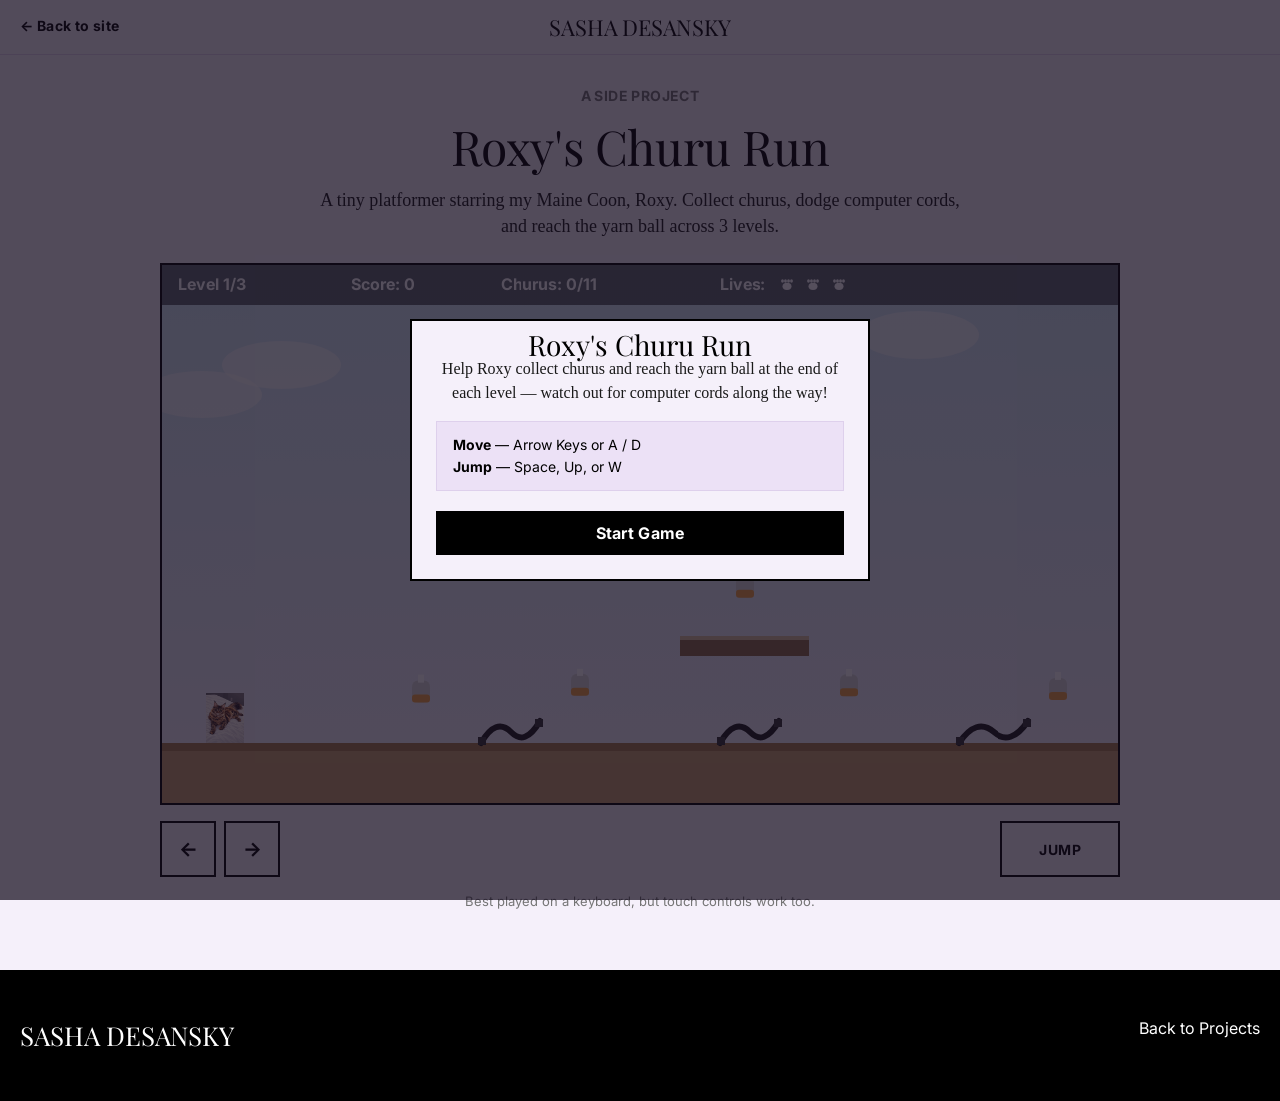
==== game/roxy-game.html @ b989979c "Add Roxy's Churu Run: a 3-level platformer game A Mario-style side-scrolling platformer starring Rox" ====
<!DOCTYPE html>
<html lang="en">
<head>
<meta charset="UTF-8">
<meta name="viewport" content="width=device-width, initial-scale=1.0, maximum-scale=1.0, user-scalable=no">
<title>Roxy's Churu Run</title>
<meta name="description" content="A little Mario-style platformer starring Roxy the Maine Coon — collect churus, dodge computer cords, across 3 levels.">

<link rel="icon" href="../images/favicon.svg" type="image/svg+xml">

<link rel="preconnect" href="https://fonts.googleapis.com">
<link rel="preconnect" href="https://fonts.gstatic.com" crossorigin>
<link href="https://fonts.googleapis.com/css2?family=Playfair+Display:wght@400;700&family=Inter:wght@400;700&display=swap" rel="stylesheet">

<link rel="stylesheet" href="../css/style.css">
<link rel="stylesheet" href="roxy-game.css">
</head>
<body>

<header class="masthead-band">
  <div class="masthead-inner">
    <a href="../index.html#projects" class="nav-link">&larr; Back to site</a>
    <a href="../index.html" class="wordmark">SASHA DESANSKY</a>
    <span></span>
  </div>
</header>

<main class="game-page">
  <div class="game-page-inner">
    <p class="hero-eyebrow">A Side Project</p>
    <h1 class="game-title">Roxy's Churu Run</h1>
    <p class="game-subtitle">A tiny platformer starring my Maine Coon, Roxy. Collect churus, dodge computer cords, and reach the yarn ball across 3 levels.</p>

    <div class="game-frame">
      <canvas id="game-canvas" width="960" height="540" aria-label="Roxy's Churu Run game canvas"></canvas>

      <div id="overlay" class="game-overlay">
        <div class="overlay-panel">
          <h2 id="overlay-title">Roxy's Churu Run</h2>
          <p id="overlay-text">
            Help Roxy collect churus and reach the yarn ball at the end of each level —
            watch out for computer cords along the way!
          </p>
          <div class="overlay-controls">
            <div><strong>Move</strong> — Arrow Keys or A / D</div>
            <div><strong>Jump</strong> — Space, Up, or W</div>
          </div>
          <button class="button-primary" id="overlay-button">Start Game</button>
        </div>
      </div>
    </div>

    <div class="touch-controls" id="touch-controls">
      <div class="touch-side">
        <button class="touch-btn" id="btn-left" aria-label="Move left">&larr;</button>
        <button class="touch-btn" id="btn-right" aria-label="Move right">&rarr;</button>
      </div>
      <button class="touch-btn touch-btn-jump" id="btn-jump" aria-label="Jump">JUMP</button>
    </div>

    <p class="game-footnote">Best played on a keyboard, but touch controls work too.</p>
  </div>
</main>

<footer class="footer">
  <div class="footer-inner">
    <div class="footer-wordmark">SASHA DESANSKY</div>
    <ul class="footer-links">
      <li><a href="../index.html#projects">Back to Projects</a></li>
    </ul>
  </div>
</footer>

<script src="roxy-game.js"></script>
</body>
</html>
---- css/style.css ----
/* =========================================================================
   sashadesansky.com — editorial design system
   Inspired by Wired's black/white magazine language: strict ink-on-canvas,
   tall display serif for headlines, humanist serif for reading body copy,
   clean sans for structure/metadata, square corners, hairline dividers.
   ========================================================================= */

:root {
  /* Colors */
  --color-primary: #000000;
  --color-on-primary: #ffffff;
  --color-ink: #000000;
  --color-ink-soft: #1a1a1a;
  --color-body: #757575;
  --color-hairline: #ded0ec;
  --color-canvas: #f5f0fa;
  --color-canvas-soft: #ece1f6;
  --color-link: #057dbc;

  /* Fonts (open-source stand-ins for the proprietary Wired faces) */
  --font-display: "Playfair Display", "Times New Roman", Georgia, serif;
  --font-serif: "Lora", Georgia, "Times New Roman", serif;
  --font-sans: "Inter", "Helvetica Neue", Helvetica, Arial, sans-serif;

  /* Spacing */
  --space-xxs: 2px;
  --space-xs: 4px;
  --space-sm: 8px;
  --space-md: 12px;
  --space-lg: 16px;
  --space-xl: 20px;
  --space-2xl: 24px;
  --space-3xl: 32px;
  --space-4xl: 48px;

  --radius-none: 0px;
  --radius-full: 9999px;

  --container-max: 1400px;
}

* {
  box-sizing: border-box;
}

html {
  -webkit-text-size-adjust: 100%;
}

body {
  margin: 0;
  background: var(--color-canvas);
  color: var(--color-ink);
  font-family: var(--font-sans);
  -webkit-font-smoothing: antialiased;
}

img {
  max-width: 100%;
  display: block;
}

a {
  color: inherit;
  text-decoration: none;
}

.container {
  max-width: var(--container-max);
  margin: 0 auto;
  padding: 0 var(--space-xl);
}

/* -------------------------------------------------------------------------
   Masthead band
   ------------------------------------------------------------------------- */

.masthead-band {
  background: var(--color-canvas);
  color: var(--color-ink);
  padding: var(--space-md) var(--space-xl);
  border-bottom: 1px solid var(--color-hairline);
  position: sticky;
  top: 0;
  z-index: 50;
}

.masthead-inner {
  max-width: var(--container-max);
  margin: 0 auto;
  display: flex;
  align-items: center;
  justify-content: space-between;
  gap: var(--space-lg);
}

.wordmark {
  font-family: var(--font-display);
  font-size: 22px;
  font-weight: 400;
  letter-spacing: -0.2px;
  white-space: nowrap;
}

.nav-links {
  display: flex;
  gap: var(--space-2xl);
  list-style: none;
  margin: 0;
  padding: 0;
}

.nav-link {
  color: var(--color-ink);
  font-family: var(--font-sans);
  font-size: 14px;
  font-weight: 700;
  letter-spacing: 0.4px;
  line-height: 18px;
  padding: var(--space-xs) 0;
  border-bottom: 2px solid transparent;
}

.nav-link:hover {
  border-bottom-color: var(--color-ink);
}

.nav-cta {
  display: none;
}

.hamburger {
  display: none;
  background: none;
  border: none;
  cursor: pointer;
  padding: var(--space-xs);
  flex-direction: column;
  gap: 5px;
}

.hamburger span {
  display: block;
  width: 22px;
  height: 2px;
  background: var(--color-ink);
}

/* -------------------------------------------------------------------------
   Hero band
   ------------------------------------------------------------------------- */

.hero-band {
  background: var(--color-canvas);
  color: var(--color-ink);
  padding: var(--space-4xl) var(--space-xl);
  border-bottom: 1px solid var(--color-hairline);
}

.hero-inner {
  max-width: var(--container-max);
  margin: 0 auto;
  display: flex;
  gap: var(--space-4xl);
  align-items: flex-end;
  justify-content: space-between;
  flex-wrap: wrap;
}

.hero-eyebrow {
  font-family: var(--font-sans);
  font-size: 14px;
  font-weight: 700;
  letter-spacing: 0.4px;
  line-height: 18px;
  color: var(--color-body);
  margin: 0 0 var(--space-lg);
  text-transform: uppercase;
}

.hero-headline {
  font-family: var(--font-display);
  font-size: 64px;
  font-weight: 400;
  line-height: 59.5px;
  letter-spacing: -0.5px;
  margin: 0 0 var(--space-xl);
  max-width: 900px;
}

.hero-subhead {
  font-family: var(--font-serif);
  font-size: 19px;
  font-weight: 400;
  line-height: 27.93px;
  letter-spacing: 0.108px;
  color: var(--color-ink-soft);
  max-width: 640px;
  margin: 0 0 var(--space-2xl);
}

.hero-actions {
  display: flex;
  gap: var(--space-lg);
  flex-wrap: wrap;
}

.hero-avatar-col {
  display: flex;
  flex-direction: column;
  align-items: flex-end;
  gap: var(--space-lg);
  flex-shrink: 0;
}

.avatar {
  width: 96px;
  height: 96px;
  border-radius: var(--radius-full);
  border: 2px solid var(--color-ink);
  display: flex;
  align-items: center;
  justify-content: center;
  font-family: var(--font-display);
  font-size: 32px;
  overflow: hidden;
  background: var(--color-canvas-soft);
  flex-shrink: 0;
}

.avatar img {
  width: 100%;
  height: 100%;
  object-fit: cover;
  object-position: center 15%;
}

/* -------------------------------------------------------------------------
   Buttons
   ------------------------------------------------------------------------- */

.button-primary,
.button-outline {
  display: inline-flex;
  align-items: center;
  justify-content: center;
  font-family: var(--font-sans);
  font-size: 16px;
  font-weight: 700;
  line-height: 20px;
  letter-spacing: 0.3px;
  border-radius: var(--radius-none);
  padding: var(--space-md) var(--space-xl);
  cursor: pointer;
  border: 1px solid var(--color-ink);
}

.button-primary {
  background: var(--color-primary);
  color: var(--color-on-primary);
}

.button-primary:hover {
  background: var(--color-ink-soft);
}

.button-outline {
  background: var(--color-canvas);
  color: var(--color-ink);
}

.button-outline:hover {
  background: var(--color-canvas-soft);
}

/* -------------------------------------------------------------------------
   Section shell
   ------------------------------------------------------------------------- */

section.page-section {
  padding: var(--space-4xl) var(--space-xl);
  border-bottom: 1px solid var(--color-hairline);
}

section.page-section:last-of-type {
  border-bottom: none;
}

.section-inner {
  max-width: var(--container-max);
  margin: 0 auto;
}

.section-heading {
  font-family: var(--font-display);
  font-size: 32px;
  font-weight: 400;
  line-height: 35.2px;
  letter-spacing: -0.3px;
  margin: 0 0 var(--space-3xl);
}

/* -------------------------------------------------------------------------
   About
   ------------------------------------------------------------------------- */

.about-body p {
  font-family: var(--font-serif);
  font-size: 19px;
  font-weight: 400;
  line-height: 27.93px;
  letter-spacing: 0.108px;
  color: var(--color-ink);
  max-width: 760px;
  margin: 0 0 var(--space-2xl);
}

.about-body a {
  color: var(--color-link);
  text-decoration: underline;
}

/* -------------------------------------------------------------------------
   Experience pointer (redirects to LinkedIn)
   ------------------------------------------------------------------------- */

.experience-note {
  font-family: var(--font-serif);
  font-size: 19px;
  font-weight: 400;
  line-height: 27.93px;
  letter-spacing: 0.108px;
  color: var(--color-ink);
  max-width: 640px;
  margin: 0 0 var(--space-2xl);
}

/* -------------------------------------------------------------------------
   Education & certification cards
   ------------------------------------------------------------------------- */

.card-grid {
  display: grid;
  grid-template-columns: repeat(auto-fit, minmax(280px, 1fr));
  gap: var(--space-lg);
}

.info-card {
  background: var(--color-canvas);
  border: 1px solid var(--color-hairline);
  border-radius: var(--radius-none);
  padding: var(--space-lg);
}

.info-card-title {
  font-family: var(--font-sans);
  font-size: 17px;
  font-weight: 700;
  line-height: 22px;
  margin-bottom: var(--space-xs);
}

.info-card-sub {
  font-family: var(--font-serif);
  font-size: 16px;
  line-height: 24px;
  color: var(--color-ink-soft);
  margin-bottom: var(--space-xs);
}

.info-card-meta {
  font-family: var(--font-sans);
  font-size: 12px;
  line-height: 16px;
  color: var(--color-body);
}

/* -------------------------------------------------------------------------
   Story cards — projects
   ------------------------------------------------------------------------- */

.story-grid {
  display: grid;
  grid-template-columns: repeat(auto-fit, minmax(300px, 1fr));
  gap: var(--space-lg);
}

.story-card {
  background: var(--color-canvas);
  color: var(--color-ink);
  border: 1px solid var(--color-hairline);
  padding: 0;
  display: flex;
  flex-direction: column;
  overflow: hidden;
}

.story-card-media {
  aspect-ratio: 4 / 3;
  background: var(--color-canvas-soft);
  display: flex;
  align-items: center;
  justify-content: center;
  font-size: 48px;
  overflow: hidden;
}

.story-card-media img {
  width: 100%;
  height: 100%;
  object-fit: cover;
}

.story-card-body {
  padding: var(--space-lg);
  display: flex;
  flex-direction: column;
  flex: 1;
}

.category-eyebrow {
  color: var(--color-ink);
  font-family: var(--font-sans);
  font-size: 14px;
  font-weight: 700;
  letter-spacing: 0.4px;
  line-height: 18px;
  text-transform: uppercase;
  margin-bottom: var(--space-sm);
}

.category-eyebrow .dot {
  color: var(--color-body);
  font-weight: 400;
  text-transform: none;
  margin: 0 var(--space-xs);
}

.story-card-title {
  font-family: var(--font-sans);
  font-size: 20px;
  font-weight: 700;
  line-height: 24px;
  letter-spacing: -0.28px;
  margin: 0 0 var(--space-sm);
}

.story-card-desc {
  font-family: var(--font-serif);
  font-size: 16px;
  line-height: 24px;
  letter-spacing: 0.09px;
  color: var(--color-ink-soft);
  margin: 0 0 var(--space-lg);
  flex: 1;
}

.tag-row {
  display: flex;
  flex-wrap: wrap;
  gap: var(--space-sm);
  margin-bottom: var(--space-lg);
}

.tag {
  font-family: var(--font-sans);
  font-size: 12px;
  line-height: 16px;
  border: 1px solid var(--color-hairline);
  padding: var(--space-xxs) var(--space-sm);
  color: var(--color-body);
}

.story-card-link {
  font-family: var(--font-sans);
  font-size: 14px;
  font-weight: 700;
  letter-spacing: 0.4px;
  color: var(--color-link);
  align-self: flex-start;
}

.story-card-link:hover {
  text-decoration: underline;
}

.empty-state {
  font-family: var(--font-serif);
  color: var(--color-body);
  font-size: 16px;
  padding: var(--space-lg) 0;
}

/* -------------------------------------------------------------------------
   Contact
   ------------------------------------------------------------------------- */

.contact-row {
  display: flex;
  gap: var(--space-lg);
  flex-wrap: wrap;
  align-items: center;
}

.contact-detail {
  font-family: var(--font-serif);
  font-size: 16px;
  color: var(--color-ink-soft);
  margin-bottom: var(--space-2xl);
}

/* -------------------------------------------------------------------------
   Footer
   ------------------------------------------------------------------------- */

.footer {
  background: var(--color-primary);
  color: var(--color-on-primary);
  padding: var(--space-4xl) var(--space-xl);
}

.footer-inner {
  max-width: var(--container-max);
  margin: 0 auto;
  display: flex;
  justify-content: space-between;
  flex-wrap: wrap;
  gap: var(--space-2xl);
}

.footer-wordmark {
  font-family: var(--font-display);
  font-size: 26px;
}

.footer-links {
  display: flex;
  gap: var(--space-2xl);
  flex-wrap: wrap;
  list-style: none;
  margin: 0;
  padding: 0;
}

.footer-links a:hover {
  text-decoration: underline;
}

.footer-note {
  font-family: var(--font-sans);
  font-size: 14px;
  line-height: 18px;
  color: #cccccc;
  margin-top: var(--space-3xl);
  border-top: 1px solid #333333;
  padding-top: var(--space-lg);
}

/* -------------------------------------------------------------------------
   Responsive
   ------------------------------------------------------------------------- */

@media (max-width: 1023px) {
  .story-grid {
    grid-template-columns: repeat(auto-fit, minmax(260px, 1fr));
  }
}

@media (max-width: 767px) {
  .hero-headline {
    font-size: 40px;
    line-height: 42px;
  }

  .hero-inner {
    flex-direction: column;
    align-items: flex-start;
  }

  .hero-avatar-col {
    align-items: flex-start;
    order: -1;
  }

  .nav-links,
  .nav-cta {
    display: none;
  }

  .hamburger {
    display: flex;
  }

  .masthead-band.nav-open .nav-links {
    display: flex;
    flex-direction: column;
    gap: var(--space-lg);
    position: absolute;
    top: 100%;
    left: 0;
    right: 0;
    background: var(--color-canvas);
    border-bottom: 1px solid var(--color-hairline);
    padding: var(--space-xl);
  }

  .story-grid,
  .card-grid {
    grid-template-columns: 1fr;
  }

  section.page-section {
    padding: var(--space-3xl) var(--space-lg);
  }

  .hero-band {
    padding: var(--space-3xl) var(--space-lg);
  }
}
---- game/roxy-game.css ----
/* =========================================================================
   Roxy's Churu Run — game page styling
   Reuses the site's design tokens (colors, fonts) from css/style.css.
   ========================================================================= */

.masthead-inner {
  display: grid;
  grid-template-columns: 1fr auto 1fr;
  align-items: center;
}

.masthead-inner .wordmark {
  text-align: center;
}

.masthead-inner span {
  justify-self: end;
}

.game-page {
  padding: var(--space-3xl) var(--space-xl) var(--space-4xl);
}

.game-page-inner {
  max-width: 1000px;
  margin: 0 auto;
  text-align: center;
}

.game-title {
  font-family: var(--font-display);
  font-size: 48px;
  font-weight: 400;
  line-height: 50.4px;
  letter-spacing: -0.4px;
  margin: var(--space-sm) 0 var(--space-lg);
}

.game-subtitle {
  font-family: var(--font-serif);
  font-size: 18px;
  line-height: 26px;
  color: var(--color-ink-soft);
  max-width: 640px;
  margin: 0 auto var(--space-2xl);
}

.game-frame {
  position: relative;
  max-width: 960px;
  margin: 0 auto;
  border: 2px solid var(--color-ink);
  background: #cfe8f5;
  line-height: 0;
}

#game-canvas {
  display: block;
  width: 100%;
  height: auto;
  image-rendering: pixelated;
  touch-action: none;
}

.game-overlay {
  position: fixed;
  inset: 0;
  z-index: 100;
  background: rgba(20, 12, 30, 0.72);
  display: flex;
  align-items: center;
  justify-content: center;
  padding: var(--space-lg);
  overflow-y: auto;
}

.game-overlay[hidden] {
  display: none;
}

.overlay-panel {
  background: var(--color-canvas);
  border: 2px solid var(--color-ink);
  padding: var(--space-2xl);
  max-width: 460px;
  width: 100%;
  text-align: center;
}

.overlay-panel h2 {
  font-family: var(--font-display);
  font-size: 28px;
  font-weight: 400;
  margin: 0 0 var(--space-md);
}

.overlay-panel p {
  font-family: var(--font-serif);
  font-size: 16px;
  line-height: 24px;
  color: var(--color-ink-soft);
  margin: 0 0 var(--space-lg);
}

.overlay-controls {
  font-family: var(--font-sans);
  font-size: 14px;
  line-height: 22px;
  color: var(--color-ink);
  background: var(--color-canvas-soft);
  border: 1px solid var(--color-hairline);
  padding: var(--space-md) var(--space-lg);
  margin: 0 0 var(--space-xl);
  text-align: left;
}

.overlay-panel .button-primary {
  width: 100%;
  border: none;
  cursor: pointer;
}

.touch-controls {
  display: flex;
  justify-content: space-between;
  align-items: center;
  max-width: 960px;
  margin: var(--space-lg) auto 0;
  gap: var(--space-lg);
}

.touch-side {
  display: flex;
  gap: var(--space-sm);
}

.touch-btn {
  font-family: var(--font-sans);
  font-weight: 700;
  font-size: 20px;
  width: 56px;
  height: 56px;
  border: 2px solid var(--color-ink);
  background: var(--color-canvas);
  color: var(--color-ink);
  border-radius: var(--radius-none);
  cursor: pointer;
  user-select: none;
  -webkit-user-select: none;
  touch-action: none;
}

.touch-btn:active {
  background: var(--color-ink);
  color: var(--color-on-primary);
}

.touch-btn-jump {
  width: 120px;
  font-size: 14px;
  letter-spacing: 0.5px;
}

.game-footnote {
  font-family: var(--font-sans);
  font-size: 13px;
  color: var(--color-body);
  margin-top: var(--space-lg);
}

@media (max-width: 767px) {
  .game-title {
    font-size: 34px;
    line-height: 36px;
  }

  .touch-controls {
    display: flex;
  }
}
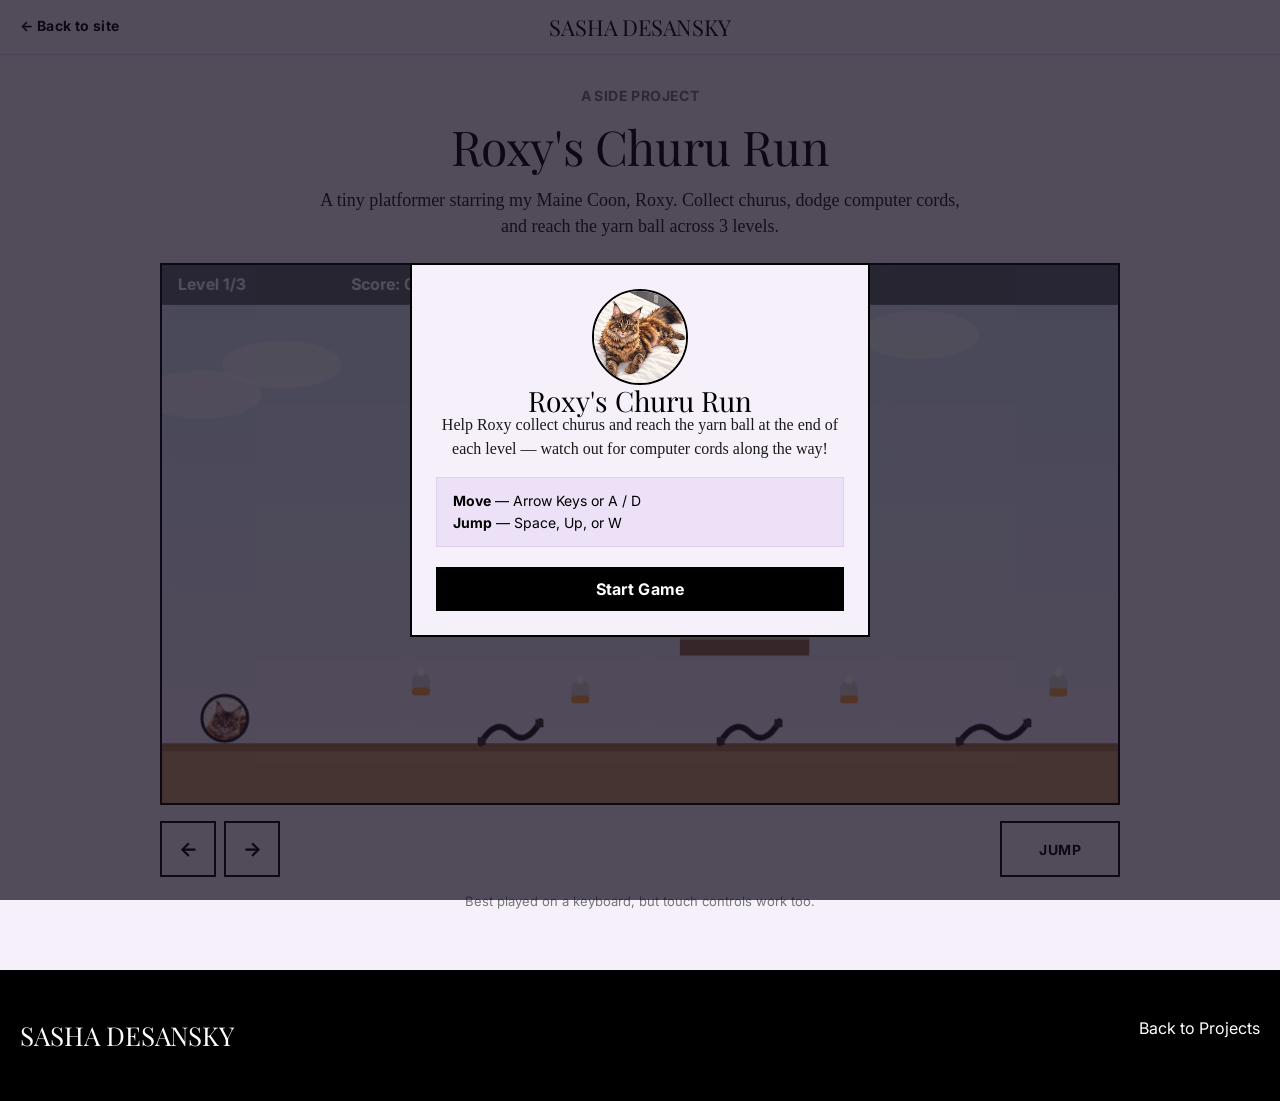
==== commit f8cbb118: "Wire up the real Roxy sprite and improve rendering quality The uploaded images/Roxy.png (1.9MB, a lo" ====
--- a/game/roxy-game.html
+++ b/game/roxy-game.html
@@ -36,6 +36,7 @@
 
       <div id="overlay" class="game-overlay">
         <div class="overlay-panel">
+          <img id="overlay-portrait" class="overlay-portrait" src="../images/roxy-portrait.jpg" alt="Roxy the Maine Coon">
           <h2 id="overlay-title">Roxy's Churu Run</h2>
           <p id="overlay-text">
             Help Roxy collect churus and reach the yarn ball at the end of each level —
--- a/game/roxy-game.css
+++ b/game/roxy-game.css
@@ -58,7 +58,6 @@
   display: block;
   width: 100%;
   height: auto;
-  image-rendering: pixelated;
   touch-action: none;
 }
 
@@ -85,6 +84,20 @@
   max-width: 460px;
   width: 100%;
   text-align: center;
+}
+
+.overlay-portrait {
+  width: 96px;
+  height: 96px;
+  object-fit: cover;
+  object-position: center 25%;
+  border-radius: var(--radius-full);
+  border: 2px solid var(--color-ink);
+  margin: 0 auto var(--space-lg);
+}
+
+.overlay-portrait[hidden] {
+  display: none;
 }
 
 .overlay-panel h2 {
